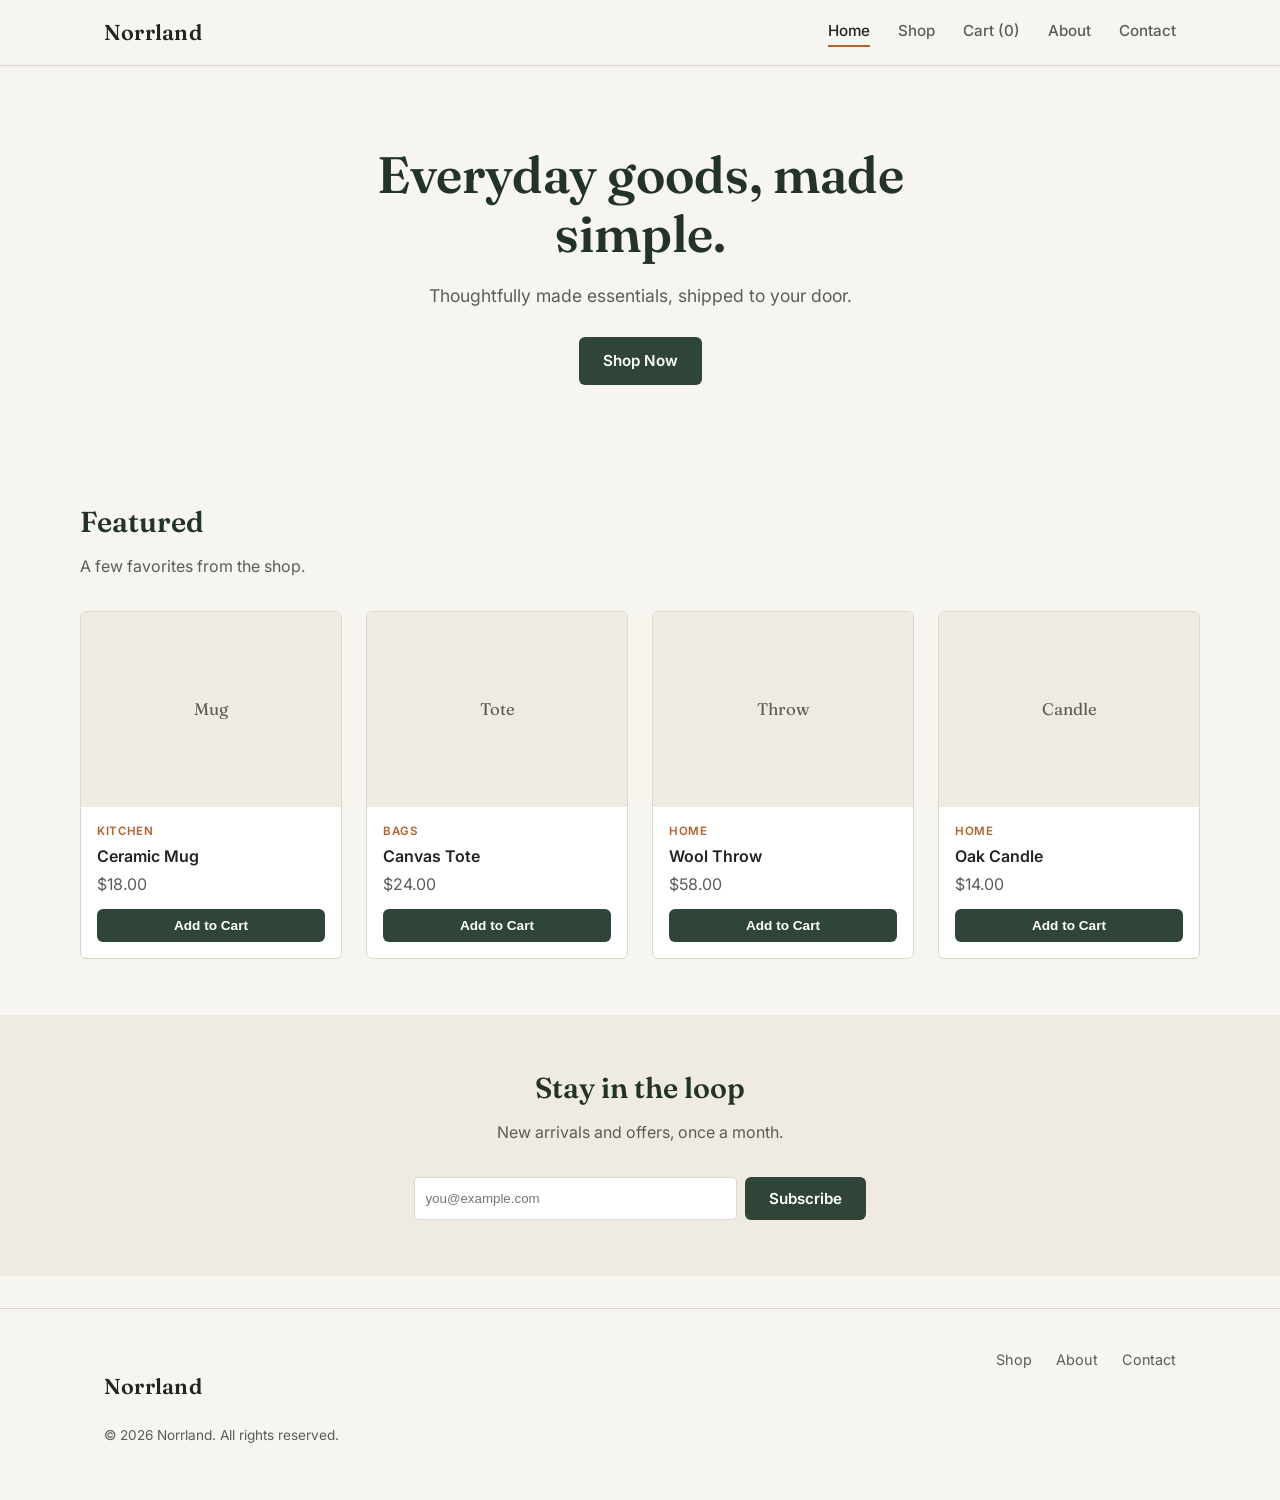
==== index.html @ 40f70fc3 "Remove Google Tag Manager from index.html Removed Google Tag Manager (noscript) section from the HTM" ====
<!DOCTYPE html>
<html lang="en">
<head>
  <script src="https://assets.adobedtm.com/4fa03d1212c6/207c7910c509/launch-e0c88dc2c2fd-development.min.js" async></script>
  <meta charset="UTF-8">
  <meta name="viewport" content="width=device-width, initial-scale=1.0">
  <title>Norrland — Simple Goods</title>
  <link rel="preconnect" href="https://fonts.googleapis.com">
  <link href="https://fonts.googleapis.com/css2?family=Fraunces:wght@500;600;700&family=Inter:wght@400;500;600;700&display=swap" rel="stylesheet">
  <link rel="stylesheet" href="style.css">
</head>
<body>

  <!-- Navbar -->
  <header class="nav">
    <div class="nav__inner">
      <a href="index.html" class="nav__brand">Norrland</a>
      <button class="nav__toggle" aria-label="Toggle menu">☰</button>
      <nav class="nav__links">
        <a href="index.html" class="active">Home</a>
        <a href="products.html">Shop</a>
        <a href="cart.html">Cart (<span id="cart-count">0</span>)</a>
        <a href="about.html">About</a>
        <a href="contact.html">Contact</a>
      </nav>
    </div>
  </header>

  <!-- Hero -->
  <section class="hero container">
    <h1>Everyday goods, made simple.</h1>
    <p>Thoughtfully made essentials, shipped to your door.</p>
    <a href="products.html" class="btn">Shop Now</a>
  </section>

  <!-- Featured products -->
  <section class="container section">
    <h2 class="section-title">Featured</h2>
    <p class="section-sub">A few favorites from the shop.</p>
    <div class="grid" id="featured-grid">
      <!-- Populated by script.js from products.js -->
    </div>
  </section>

  <!-- Newsletter -->
  <section class="section section--alt">
    <div class="container" style="text-align:center; max-width:500px;">
      <h2 class="section-title">Stay in the loop</h2>
      <p class="section-sub">New arrivals and offers, once a month.</p>
      <form onsubmit="return handleNewsletter(event)" style="display:flex; gap:0.5rem;">
        <label for="newsletter-email" class="sr-only">Email address</label>
        <input type="email" id="newsletter-email" required placeholder="you@example.com"
               style="flex:1; padding:0.65rem; border:1px solid var(--line); border-radius:4px;">
        <button class="btn" type="submit">Subscribe</button>
      </form>
    </div>
  </section>

  <!-- Footer -->
  <footer class="footer">
    <div class="container footer__inner">
      <div>
        <p class="nav__brand">Norrland</p>
        <p class="footer__copy">© 2026 Norrland. All rights reserved.</p>
      </div>
      <nav class="footer__links">
        <a href="products.html">Shop</a>
        <a href="about.html">About</a>
        <a href="contact.html">Contact</a>
      </nav>
    </div>
  </footer>

  <script src="products.js"></script>
  <script src="script.js"></script>
</body>
</html>
---- style.css ----
/* ==========================================================================
   Norrland — Stylesheet
   ========================================================================== */

:root {
  --bg: #F7F5F0;
  --bg-alt: #EFEBE2;
  --ink: #232420;
  --ink-soft: #5B5D56;
  --line: #DDD8CC;
  --pine: #2F4538;
  --pine-dark: #223328;
  --clay: #B5602E;
  --white: #FFFFFF;

  --font-display: "Fraunces", "Iowan Old Style", Georgia, serif;
  --font-body: "Inter", -apple-system, BlinkMacSystemFont, "Segoe UI", sans-serif;

  --radius: 6px;
  --container: 1120px;
}

* { box-sizing: border-box; }

html { scroll-behavior: smooth; }

body {
  margin: 0;
  background: var(--bg);
  color: var(--ink);
  font-family: var(--font-body);
  line-height: 1.55;
  -webkit-font-smoothing: antialiased;
}

a {
  color: inherit;
  text-decoration: none;
}

img { max-width: 100%; display: block; }

.container {
  max-width: var(--container);
  margin: 0 auto;
  padding: 0 1.5rem;
}

h1, h2, h3 {
  font-family: var(--font-display);
  font-weight: 600;
  line-height: 1.15;
  margin: 0 0 0.5rem;
}

.sr-only {
  position: absolute;
  width: 1px; height: 1px;
  padding: 0; margin: -1px;
  overflow: hidden;
  clip: rect(0,0,0,0);
  white-space: nowrap;
  border: 0;
}

/* ---------- Buttons ---------- */

.btn {
  display: inline-block;
  background: var(--pine);
  color: var(--white);
  border: none;
  padding: 0.75rem 1.5rem;
  border-radius: var(--radius);
  font-family: var(--font-body);
  font-weight: 600;
  font-size: 0.95rem;
  cursor: pointer;
  transition: background 0.15s ease, transform 0.1s ease;
}

.btn:hover { background: var(--pine-dark); }
.btn:active { transform: translateY(1px); }
.btn:focus-visible { outline: 2px solid var(--clay); outline-offset: 2px; }

/* ---------- Navbar ---------- */

.nav {
  background: var(--bg);
  border-bottom: 1px solid var(--line);
  position: sticky;
  top: 0;
  z-index: 20;
}

.nav__inner {
  max-width: var(--container);
  margin: 0 auto;
  padding: 1rem 1.5rem;
  display: flex;
  align-items: center;
  justify-content: space-between;
}

.nav__brand {
  font-family: var(--font-display);
  font-size: 1.35rem;
  font-weight: 600;
  letter-spacing: 0.01em;
}

.nav__toggle {
  display: none;
  background: none;
  border: 1px solid var(--line);
  border-radius: var(--radius);
  font-size: 1.1rem;
  padding: 0.35rem 0.6rem;
  cursor: pointer;
}

.nav__links {
  display: flex;
  align-items: center;
  gap: 1.75rem;
  font-size: 0.95rem;
  font-weight: 500;
}

.nav__links a {
  color: var(--ink-soft);
  padding-bottom: 2px;
  border-bottom: 2px solid transparent;
  transition: color 0.15s ease, border-color 0.15s ease;
}

.nav__links a:hover,
.nav__links a.active {
  color: var(--ink);
  border-color: var(--clay);
}

/* ---------- Hero ---------- */

.hero {
  padding: 5rem 1.5rem 4rem;
  text-align: center;
  max-width: 640px;
}

.hero h1 {
  font-size: clamp(2.2rem, 5vw, 3.2rem);
  color: var(--pine-dark);
}

.hero p {
  color: var(--ink-soft);
  font-size: 1.1rem;
  margin-bottom: 1.75rem;
}

/* ---------- Sections ---------- */

.section {
  padding: 3.5rem 0;
}

.section--alt {
  background: var(--bg-alt);
}

.section-title {
  font-size: 1.8rem;
  color: var(--pine-dark);
}

.section-sub {
  color: var(--ink-soft);
  margin-bottom: 2rem;
}

/* ---------- Product grid & cards ---------- */

.grid {
  display: grid;
  grid-template-columns: repeat(auto-fill, minmax(220px, 1fr));
  gap: 1.5rem;
}

.card {
  background: var(--white);
  border: 1px solid var(--line);
  border-radius: var(--radius);
  overflow: hidden;
  display: flex;
  flex-direction: column;
  transition: box-shadow 0.15s ease, transform 0.15s ease;
}

.card:hover {
  box-shadow: 0 8px 20px rgba(35, 36, 32, 0.08);
  transform: translateY(-2px);
}

.card__img {
  aspect-ratio: 4 / 3;
  background: var(--bg-alt);
  color: var(--ink-soft);
  display: flex;
  align-items: center;
  justify-content: center;
  font-family: var(--font-display);
  font-size: 1.05rem;
}

.card__body {
  padding: 1rem;
  display: flex;
  flex-direction: column;
  gap: 0.2rem;
}

.card__eyebrow {
  margin: 0;
  font-size: 0.72rem;
  text-transform: uppercase;
  letter-spacing: 0.06em;
  color: var(--clay);
  font-weight: 600;
}

.card__title {
  margin: 0;
  font-weight: 600;
}

.card__price {
  margin: 0 0 0.6rem;
  color: var(--ink-soft);
}

.card__btn {
  background: var(--pine);
  color: var(--white);
  border: none;
  padding: 0.55rem 0.9rem;
  border-radius: var(--radius);
  font-weight: 600;
  font-size: 0.85rem;
  cursor: pointer;
  transition: background 0.15s ease;
}

.card__btn:hover { background: var(--pine-dark); }
.card__btn:focus-visible { outline: 2px solid var(--clay); outline-offset: 2px; }

/* ---------- Category filters ---------- */

.filters {
  display: flex;
  flex-wrap: wrap;
  gap: 0.6rem;
  margin-bottom: 2rem;
}

.filter-btn {
  background: var(--white);
  border: 1px solid var(--line);
  border-radius: 999px;
  padding: 0.45rem 1rem;
  font-size: 0.85rem;
  font-weight: 600;
  color: var(--ink-soft);
  cursor: pointer;
  transition: all 0.15s ease;
}

.filter-btn:hover { border-color: var(--pine); color: var(--ink); }

.filter-btn.is-active {
  background: var(--pine);
  border-color: var(--pine);
  color: var(--white);
}

/* ---------- Cart page ---------- */

.cart-row {
  display: grid;
  grid-template-columns: 72px 1fr 110px 90px 32px;
  align-items: center;
  gap: 1rem;
  padding: 1rem 0;
  border-bottom: 1px solid var(--line);
}

.cart-row__img {
  width: 72px;
  height: 72px;
  border-radius: var(--radius);
  background: var(--bg-alt);
  color: var(--ink-soft);
  display: flex;
  align-items: center;
  justify-content: center;
  font-family: var(--font-display);
  font-size: 0.85rem;
  text-align: center;
}

.cart-row__title { margin: 0; font-weight: 600; }
.cart-row__category { margin: 0.1rem 0; font-size: 0.8rem; color: var(--clay); }
.cart-row__price { margin: 0; font-size: 0.85rem; color: var(--ink-soft); }

.cart-row__qty input {
  width: 64px;
  padding: 0.4rem;
  border: 1px solid var(--line);
  border-radius: var(--radius);
  font-family: var(--font-body);
}

.cart-row__total { font-weight: 600; text-align: right; }

.cart-row__remove {
  background: none;
  border: none;
  color: var(--ink-soft);
  font-size: 1rem;
  cursor: pointer;
  justify-self: end;
}

.cart-row__remove:hover { color: var(--clay); }

.cart-summary {
  display: flex;
  justify-content: flex-end;
  align-items: center;
  gap: 1.25rem;
  padding-top: 1.5rem;
}

.cart-summary__total {
  font-size: 1.25rem;
  font-weight: 700;
  font-family: var(--font-display);
}

.empty-state {
  color: var(--ink-soft);
  padding: 2rem 0;
}

.empty-state a { color: var(--pine); font-weight: 600; text-decoration: underline; }

/* ---------- About / Contact ---------- */

.prose { max-width: 680px; }
.prose p { color: var(--ink-soft); margin-bottom: 1rem; }

.contact-form {
  max-width: 480px;
  display: flex;
  flex-direction: column;
  gap: 1rem;
}

.contact-form label {
  font-size: 0.85rem;
  font-weight: 600;
  margin-bottom: 0.3rem;
  display: block;
}

.contact-form input,
.contact-form textarea {
  width: 100%;
  padding: 0.65rem;
  border: 1px solid var(--line);
  border-radius: var(--radius);
  font-family: var(--font-body);
  font-size: 0.95rem;
  background: var(--white);
}

.contact-form textarea { min-height: 120px; resize: vertical; }

/* ---------- Footer ---------- */

.footer {
  border-top: 1px solid var(--line);
  margin-top: 2rem;
}

.footer__inner {
  padding: 2.5rem 1.5rem;
  display: flex;
  flex-wrap: wrap;
  justify-content: space-between;
  gap: 1rem;
}

.footer__copy {
  color: var(--ink-soft);
  font-size: 0.85rem;
  margin-top: 0.25rem;
}

.footer__links {
  display: flex;
  gap: 1.5rem;
  font-size: 0.9rem;
  color: var(--ink-soft);
}

.footer__links a:hover { color: var(--ink); }

/* ---------- Toast ---------- */

.toast {
  position: fixed;
  bottom: 1.5rem;
  left: 50%;
  transform: translateX(-50%) translateY(20px);
  background: var(--pine-dark);
  color: var(--white);
  padding: 0.75rem 1.25rem;
  border-radius: var(--radius);
  font-size: 0.9rem;
  opacity: 0;
  pointer-events: none;
  transition: opacity 0.2s ease, transform 0.2s ease;
  z-index: 50;
}

.toast--visible {
  opacity: 1;
  transform: translateX(-50%) translateY(0);
}

/* ---------- Responsive ---------- */

@media (max-width: 720px) {
  .nav__toggle { display: block; }

  .nav__links {
    position: absolute;
    top: 100%;
    left: 0;
    right: 0;
    background: var(--bg);
    border-bottom: 1px solid var(--line);
    flex-direction: column;
    align-items: flex-start;
    padding: 1rem 1.5rem;
    gap: 1rem;
    display: none;
  }

  .nav__links--open { display: flex; }

  .cart-row {
    grid-template-columns: 56px 1fr auto;
    grid-template-areas:
      "img info remove"
      "img qty total";
    row-gap: 0.5rem;
  }

  .cart-row__img { grid-area: img; width: 56px; height: 56px; }
  .cart-row__info { grid-area: info; }
  .cart-row__qty { grid-area: qty; }
  .cart-row__total { grid-area: total; }
  .cart-row__remove { grid-area: remove; }
}
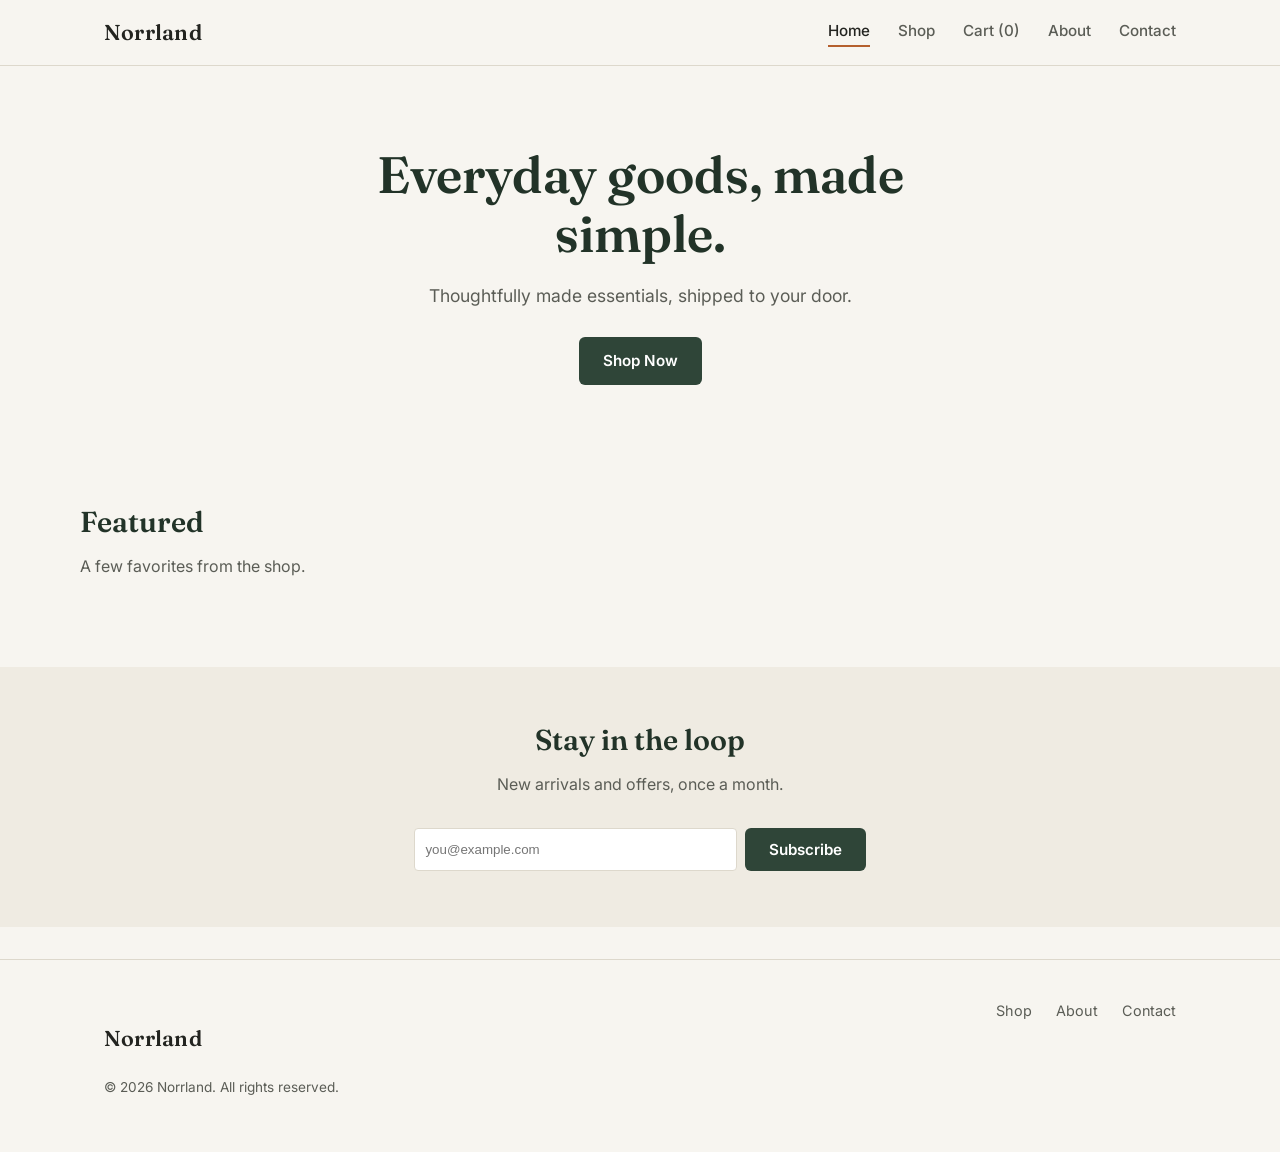
==== commit 54605533: "Update index.html" ====
--- a/index.html
+++ b/index.html
@@ -1,7 +1,7 @@
 <!DOCTYPE html>
 <html lang="en">
 <head>
-  <script src="https://assets.adobedtm.com/4fa03d1212c6/207c7910c509/launch-e0c88dc2c2fd-development.min.js" async></script>
+<script src="https://assets.adobedtm.com/4fa03d1212c6/54eaa7fdc15c/launch-7cc4e72502c0.min.js" async></script>
   <meta charset="UTF-8">
   <meta name="viewport" content="width=device-width, initial-scale=1.0">
   <title>Norrland — Simple Goods</title>
